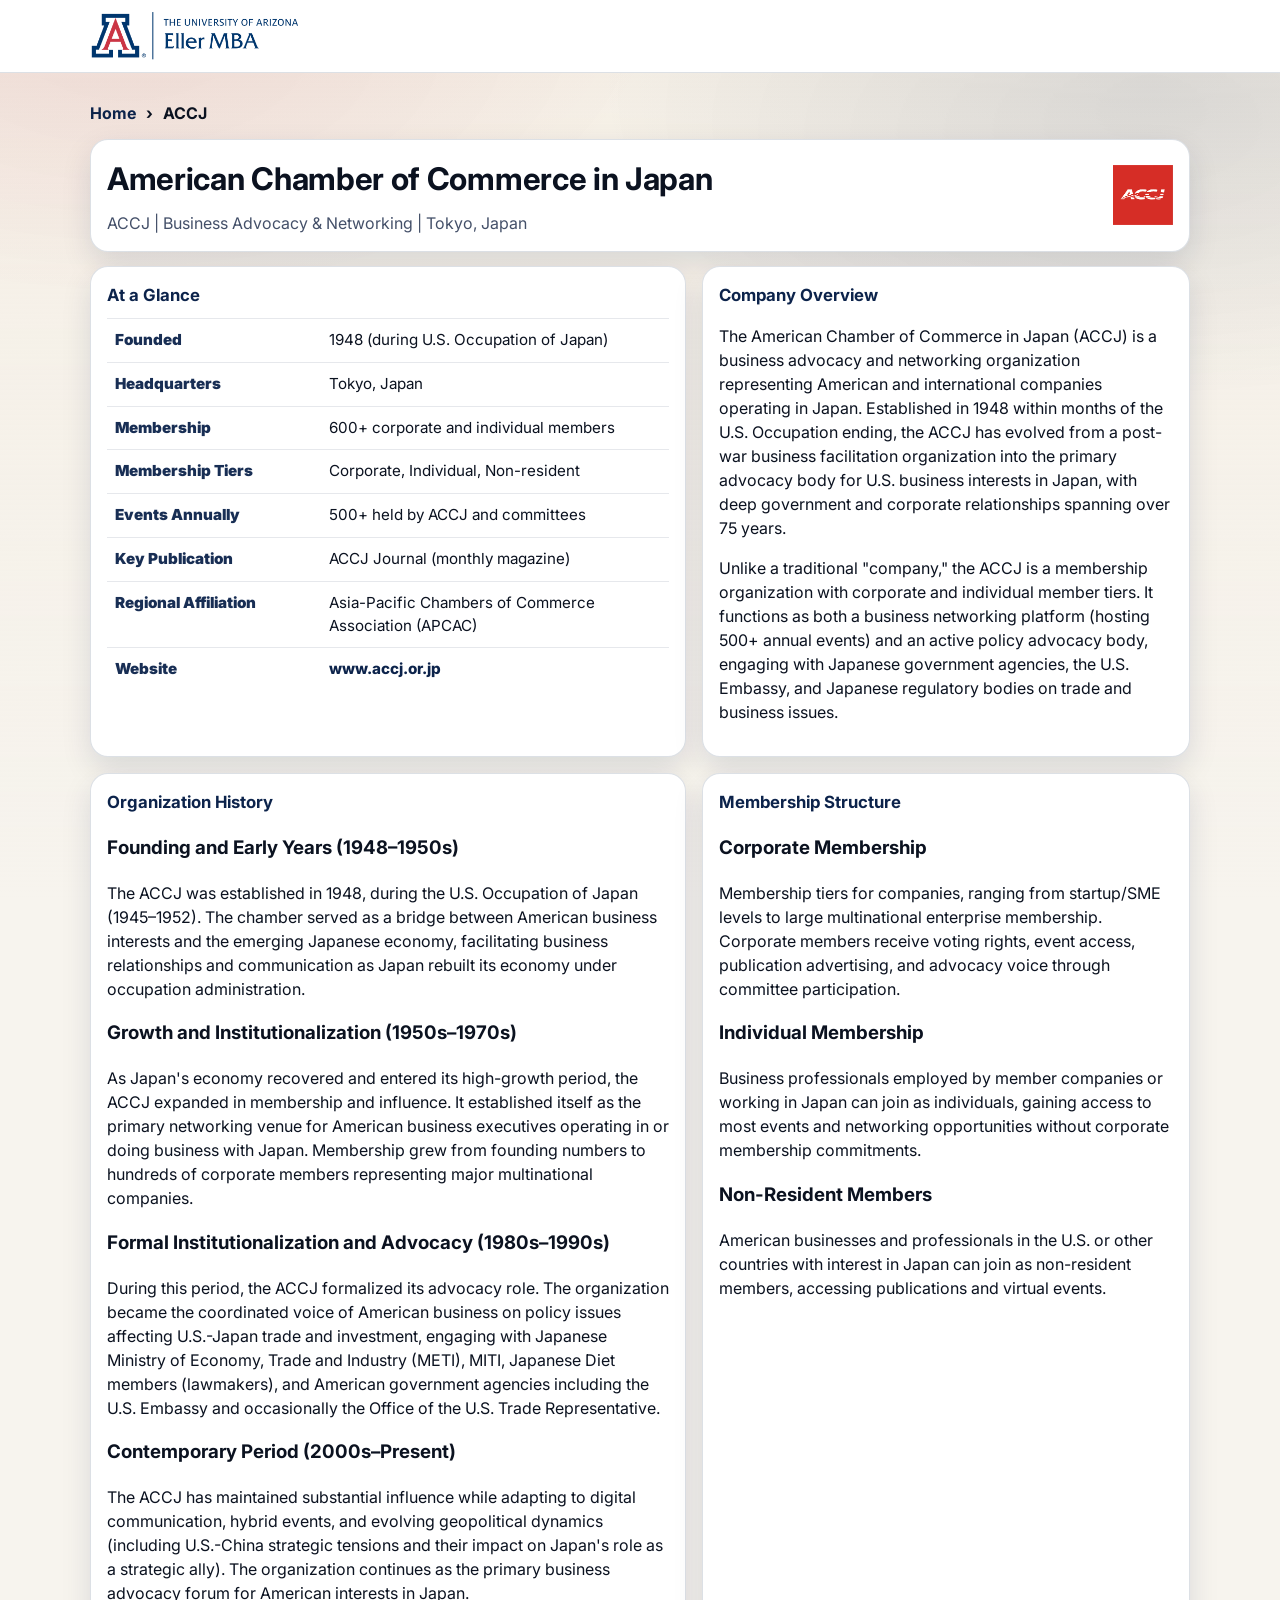
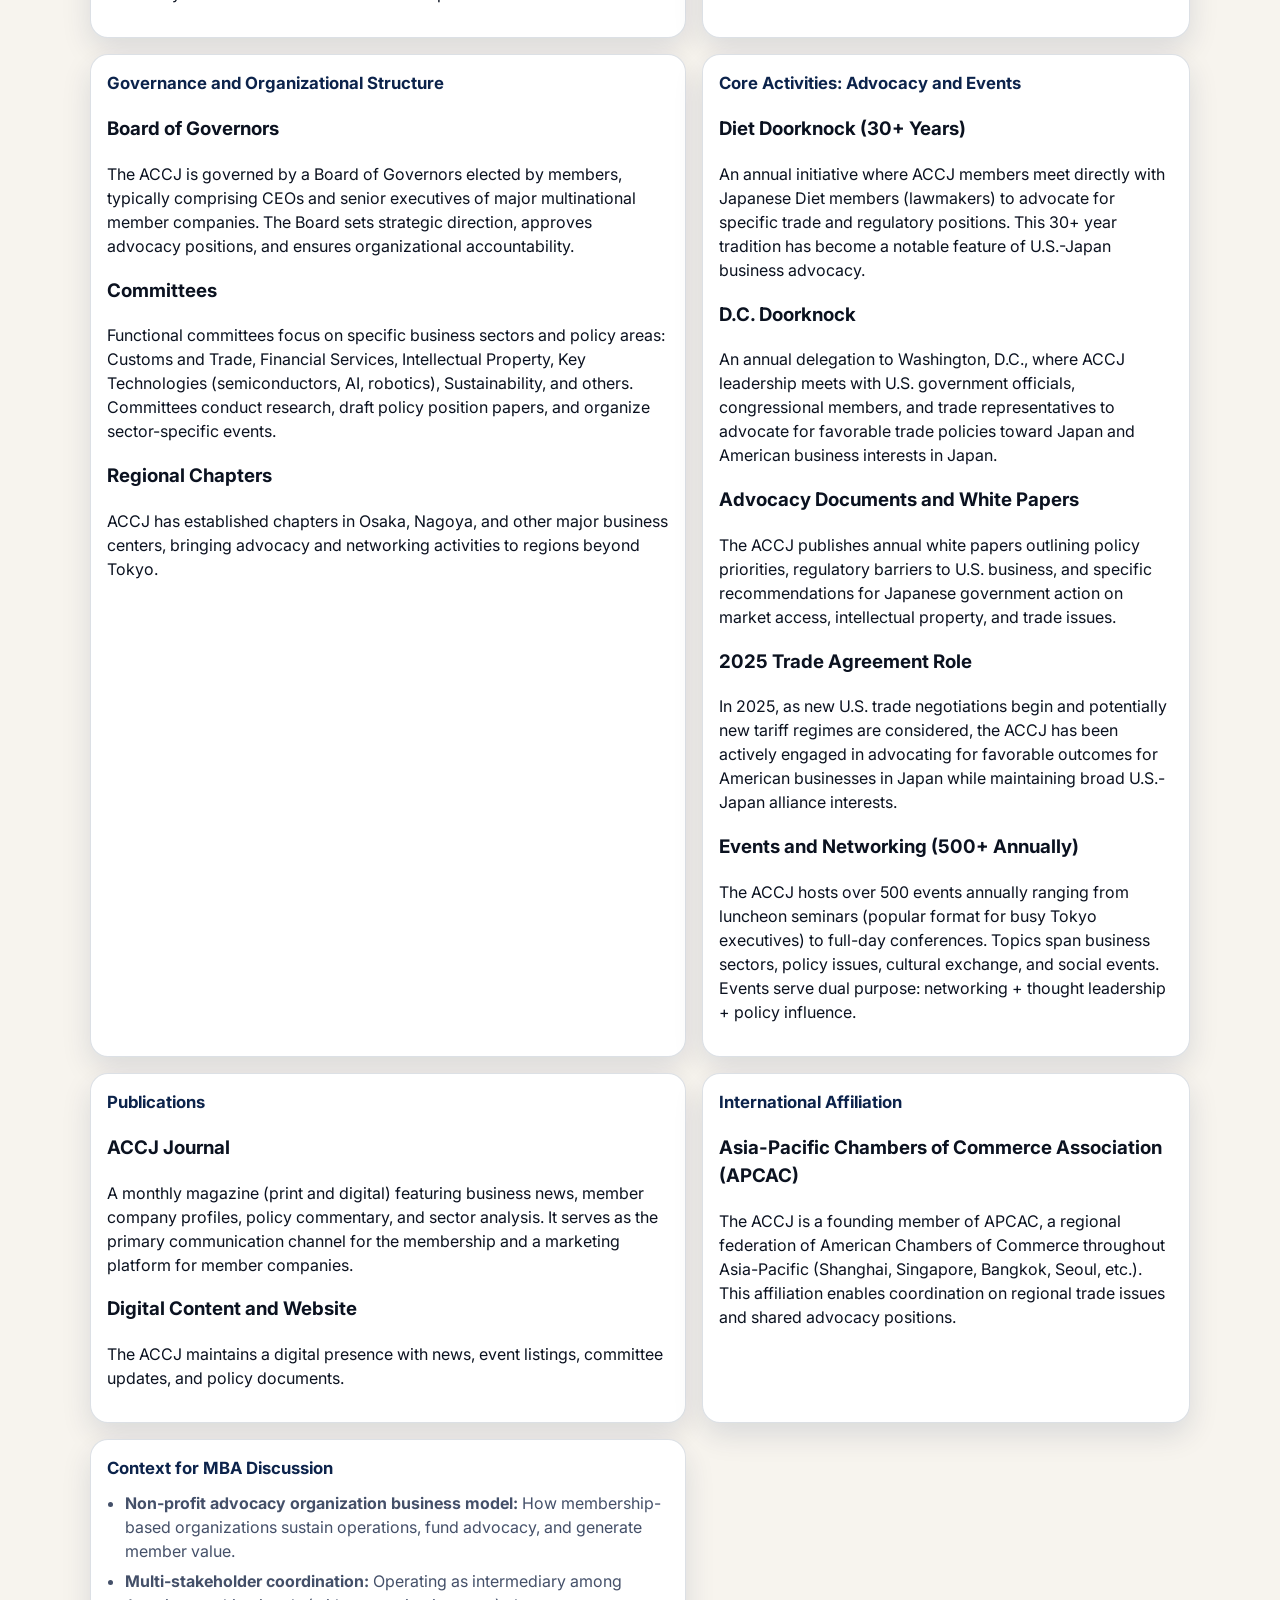
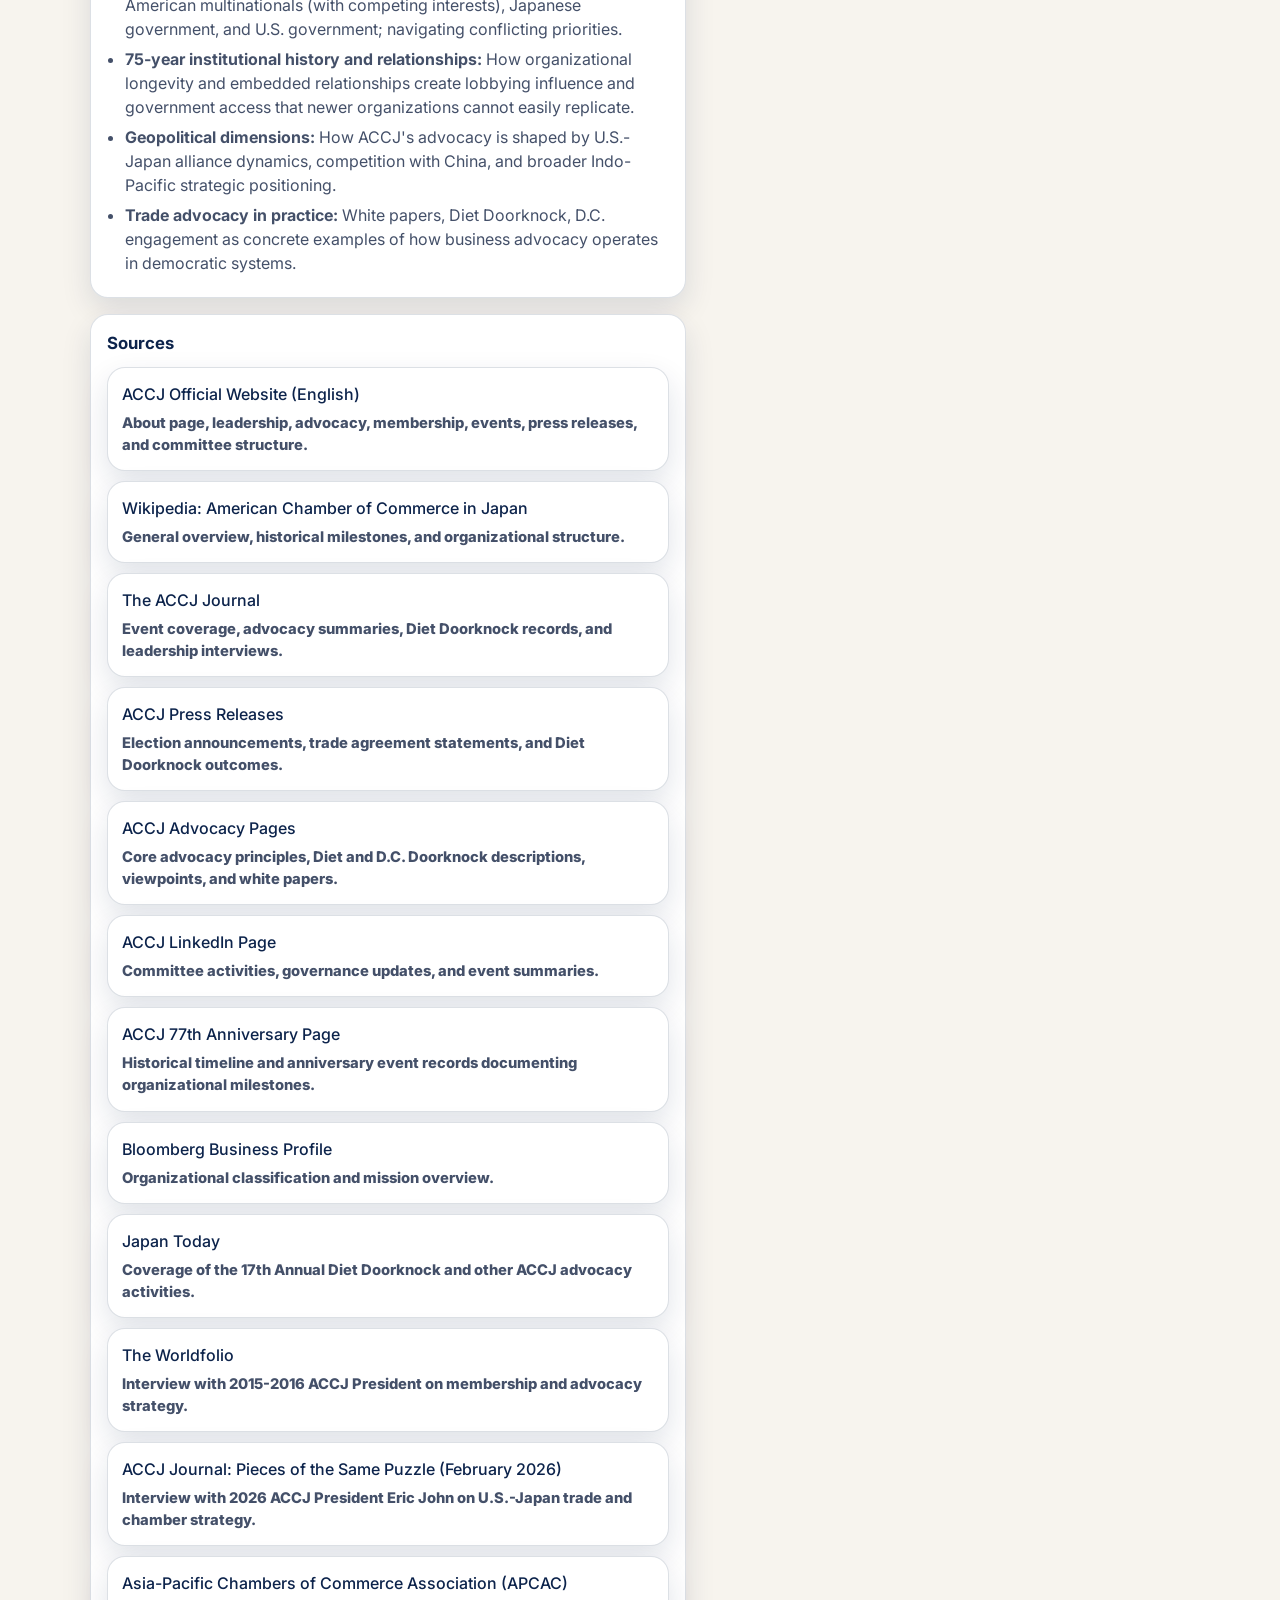
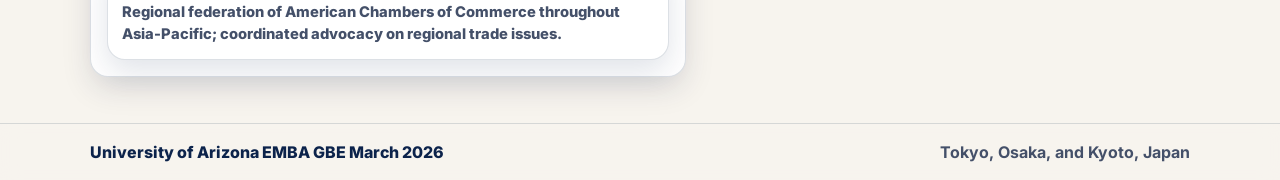
==== accj.html @ bb407339 "Add files via upload" ====
<!doctype html>
<html lang="en">
  <head>
    <meta charset="utf-8" />
    <meta name="viewport" content="width=device-width, initial-scale=1" />
    <title>ACCJ | Fact Sheet</title>
    <meta name="description" content="American Chamber of Commerce in Japan fact sheet with key information for EMBA research and preparation." />
    <link rel="icon" href="images/arizona-logo.svg" type="image/svg+xml" />
    <link rel="stylesheet" href="styles.css" />
    <link rel="preconnect" href="https://fonts.googleapis.com" />
    <link rel="preconnect" href="https://fonts.gstatic.com" crossorigin />
    <link href="https://fonts.googleapis.com/css2?family=Inter:wght@400;600;700&family=Noto+Serif+JP:wght@500;600&display=swap" rel="stylesheet"/>
  </head>
  <body>
    <a class="skip-link" href="#main">Skip to content</a>
    <header class="site-header">
      <div class="wrap header-inner">
        <a href="index.html" class="logo-link" aria-label="Company Fact Sheets home">
          <img src="images/eller-logo.png" alt="Eller School of Management logo" class="header-logo" />
        </a>
      </div>
    </header>

    <main id="main" class="site-main">
      <div class="wrap page">
        <div class="breadcrumbs">
          <a href="index.html">Home</a>
          <span aria-hidden="true">›</span>
          <span>ACCJ</span>
        </div>

        <section class="page-head">
          <div>
            <h1 class="page-title">American Chamber of Commerce in Japan</h1>
            <p class="page-subtitle">ACCJ | Business Advocacy & Networking | Tokyo, Japan</p>
          </div>
          <img src="images/accj-logo.png" alt="ACCJ logo" class="page-head-logo" />
        </section>

        <div class="content-grid">
          <section class="panel">
            <h2>At a Glance</h2>
            <table class="kv" aria-label="Key facts about ACCJ">
              <tbody>
                <tr><th scope="row">Founded</th><td>1948 (during U.S. Occupation of Japan)</td></tr>
                <tr><th scope="row">Headquarters</th><td>Tokyo, Japan</td></tr>
                <tr><th scope="row">Membership</th><td>600+ corporate and individual members</td></tr>
                <tr><th scope="row">Membership Tiers</th><td>Corporate, Individual, Non-resident</td></tr>
                <tr><th scope="row">Events Annually</th><td>500+ held by ACCJ and committees</td></tr>
                <tr><th scope="row">Key Publication</th><td>ACCJ Journal (monthly magazine)</td></tr>
                <tr><th scope="row">Regional Affiliation</th><td>Asia-Pacific Chambers of Commerce Association (APCAC)</td></tr>
                <tr><th scope="row">Website</th><td><a href="https://www.accj.or.jp/" target="_blank" rel="noopener">www.accj.or.jp</a></td></tr>
              </tbody>
            </table>
          </section>

          <section class="panel">
            <h2>Company Overview</h2>
            <p>The American Chamber of Commerce in Japan (ACCJ) is a business advocacy and networking organization representing American and international companies operating in Japan. Established in 1948 within months of the U.S. Occupation ending, the ACCJ has evolved from a post-war business facilitation organization into the primary advocacy body for U.S. business interests in Japan, with deep government and corporate relationships spanning over 75 years.</p>
            <p>Unlike a traditional "company," the ACCJ is a membership organization with corporate and individual member tiers. It functions as both a business networking platform (hosting 500+ annual events) and an active policy advocacy body, engaging with Japanese government agencies, the U.S. Embassy, and Japanese regulatory bodies on trade and business issues.</p>
          </section>

          <section class="panel">
            <h2>Organization History</h2>
            <h3>Founding and Early Years (1948–1950s)</h3>
            <p>The ACCJ was established in 1948, during the U.S. Occupation of Japan (1945–1952). The chamber served as a bridge between American business interests and the emerging Japanese economy, facilitating business relationships and communication as Japan rebuilt its economy under occupation administration.</p>

            <h3>Growth and Institutionalization (1950s–1970s)</h3>
            <p>As Japan's economy recovered and entered its high-growth period, the ACCJ expanded in membership and influence. It established itself as the primary networking venue for American business executives operating in or doing business with Japan. Membership grew from founding numbers to hundreds of corporate members representing major multinational companies.</p>

            <h3>Formal Institutionalization and Advocacy (1980s–1990s)</h3>
            <p>During this period, the ACCJ formalized its advocacy role. The organization became the coordinated voice of American business on policy issues affecting U.S.-Japan trade and investment, engaging with Japanese Ministry of Economy, Trade and Industry (METI), MITI, Japanese Diet members (lawmakers), and American government agencies including the U.S. Embassy and occasionally the Office of the U.S. Trade Representative.</p>

            <h3>Contemporary Period (2000s–Present)</h3>
            <p>The ACCJ has maintained substantial influence while adapting to digital communication, hybrid events, and evolving geopolitical dynamics (including U.S.-China strategic tensions and their impact on Japan's role as a strategic ally). The organization continues as the primary business advocacy forum for American interests in Japan.</p>
          </section>

          <section class="panel">
            <h2>Membership Structure</h2>
            <h3>Corporate Membership</h3>
            <p>Membership tiers for companies, ranging from startup/SME levels to large multinational enterprise membership. Corporate members receive voting rights, event access, publication advertising, and advocacy voice through committee participation.</p>

            <h3>Individual Membership</h3>
            <p>Business professionals employed by member companies or working in Japan can join as individuals, gaining access to most events and networking opportunities without corporate membership commitments.</p>

            <h3>Non-Resident Members</h3>
            <p>American businesses and professionals in the U.S. or other countries with interest in Japan can join as non-resident members, accessing publications and virtual events.</p>
          </section>

          <section class="panel">
            <h2>Governance and Organizational Structure</h2>
            <h3>Board of Governors</h3>
            <p>The ACCJ is governed by a Board of Governors elected by members, typically comprising CEOs and senior executives of major multinational member companies. The Board sets strategic direction, approves advocacy positions, and ensures organizational accountability.</p>

            <h3>Committees</h3>
            <p>Functional committees focus on specific business sectors and policy areas: Customs and Trade, Financial Services, Intellectual Property, Key Technologies (semiconductors, AI, robotics), Sustainability, and others. Committees conduct research, draft policy position papers, and organize sector-specific events.</p>

            <h3>Regional Chapters</h3>
            <p>ACCJ has established chapters in Osaka, Nagoya, and other major business centers, bringing advocacy and networking activities to regions beyond Tokyo.</p>
          </section>

          <section class="panel">
            <h2>Core Activities: Advocacy and Events</h2>
            <h3>Diet Doorknock (30+ Years)</h3>
            <p>An annual initiative where ACCJ members meet directly with Japanese Diet members (lawmakers) to advocate for specific trade and regulatory positions. This 30+ year tradition has become a notable feature of U.S.-Japan business advocacy.</p>

            <h3>D.C. Doorknock</h3>
            <p>An annual delegation to Washington, D.C., where ACCJ leadership meets with U.S. government officials, congressional members, and trade representatives to advocate for favorable trade policies toward Japan and American business interests in Japan.</p>

            <h3>Advocacy Documents and White Papers</h3>
            <p>The ACCJ publishes annual white papers outlining policy priorities, regulatory barriers to U.S. business, and specific recommendations for Japanese government action on market access, intellectual property, and trade issues.</p>

            <h3>2025 Trade Agreement Role</h3>
            <p>In 2025, as new U.S. trade negotiations begin and potentially new tariff regimes are considered, the ACCJ has been actively engaged in advocating for favorable outcomes for American businesses in Japan while maintaining broad U.S.-Japan alliance interests.</p>

            <h3>Events and Networking (500+ Annually)</h3>
            <p>The ACCJ hosts over 500 events annually ranging from luncheon seminars (popular format for busy Tokyo executives) to full-day conferences. Topics span business sectors, policy issues, cultural exchange, and social events. Events serve dual purpose: networking + thought leadership + policy influence.</p>
          </section>

          <section class="panel">
            <h2>Publications</h2>
            <h3>ACCJ Journal</h3>
            <p>A monthly magazine (print and digital) featuring business news, member company profiles, policy commentary, and sector analysis. It serves as the primary communication channel for the membership and a marketing platform for member companies.</p>

            <h3>Digital Content and Website</h3>
            <p>The ACCJ maintains a digital presence with news, event listings, committee updates, and policy documents.</p>
          </section>

          <section class="panel">
            <h2>International Affiliation</h2>
            <h3>Asia-Pacific Chambers of Commerce Association (APCAC)</h3>
            <p>The ACCJ is a founding member of APCAC, a regional federation of American Chambers of Commerce throughout Asia-Pacific (Shanghai, Singapore, Bangkok, Seoul, etc.). This affiliation enables coordination on regional trade issues and shared advocacy positions.</p>
          </section>

          <section class="panel">
            <h2>Context for MBA Discussion</h2>
            <ul class="list">
              <li><strong>Non-profit advocacy organization business model:</strong> How membership-based organizations sustain operations, fund advocacy, and generate member value.</li>
              <li><strong>Multi-stakeholder coordination:</strong> Operating as intermediary among American multinationals (with competing interests), Japanese government, and U.S. government; navigating conflicting priorities.</li>
              <li><strong>75-year institutional history and relationships:</strong> How organizational longevity and embedded relationships create lobbying influence and government access that newer organizations cannot easily replicate.</li>
              <li><strong>Geopolitical dimensions:</strong> How ACCJ's advocacy is shaped by U.S.-Japan alliance dynamics, competition with China, and broader Indo-Pacific strategic positioning.</li>
              <li><strong>Trade advocacy in practice:</strong> White papers, Diet Doorknock, D.C. engagement as concrete examples of how business advocacy operates in democratic systems.</li>
            </ul>
          </section>

          <section class="panel"></section>

          <section class="panel">
            <h2>Sources</h2>
            <div class="sources">
              <a class="source-link" href="https://www.accj.or.jp/" target="_blank" rel="noopener">
                <div>ACCJ Official Website (English)</div>
                <div class="small">About page, leadership, advocacy, membership, events, press releases, and committee structure.</div>
              </a>
              <a class="source-link" href="https://en.wikipedia.org/wiki/American_Chamber_of_Commerce_in_Japan" target="_blank" rel="noopener">
                <div>Wikipedia: American Chamber of Commerce in Japan</div>
                <div class="small">General overview, historical milestones, and organizational structure.</div>
              </a>
              <a class="source-link" href="https://journal.accj.or.jp/" target="_blank" rel="noopener">
                <div>The ACCJ Journal</div>
                <div class="small">Event coverage, advocacy summaries, Diet Doorknock records, and leadership interviews.</div>
              </a>
              <a class="source-link" href="https://www.accj.or.jp/accj-press-releases" target="_blank" rel="noopener">
                <div>ACCJ Press Releases</div>
                <div class="small">Election announcements, trade agreement statements, and Diet Doorknock outcomes.</div>
              </a>
              <a class="source-link" href="https://www.accj.or.jp/advocacy" target="_blank" rel="noopener">
                <div>ACCJ Advocacy Pages</div>
                <div class="small">Core advocacy principles, Diet and D.C. Doorknock descriptions, viewpoints, and white papers.</div>
              </a>
              <a class="source-link" href="https://www.linkedin.com/company/american-chamber-of-commerce-in-japan" target="_blank" rel="noopener">
                <div>ACCJ LinkedIn Page</div>
                <div class="small">Committee activities, governance updates, and event summaries.</div>
              </a>
              <a class="source-link" href="https://www.accj.or.jp/77-years" target="_blank" rel="noopener">
                <div>ACCJ 77th Anniversary Page</div>
                <div class="small">Historical timeline and anniversary event records documenting organizational milestones.</div>
              </a>
              <a class="source-link" href="https://www.bloomberg.com/" target="_blank" rel="noopener">
                <div>Bloomberg Business Profile</div>
                <div class="small">Organizational classification and mission overview.</div>
              </a>
              <a class="source-link" href="https://www.japantoday.com/" target="_blank" rel="noopener">
                <div>Japan Today</div>
                <div class="small">Coverage of the 17th Annual Diet Doorknock and other ACCJ advocacy activities.</div>
              </a>
              <a class="source-link" href="https://www.theworldfolio.com/" target="_blank" rel="noopener">
                <div>The Worldfolio</div>
                <div class="small">Interview with 2015-2016 ACCJ President on membership and advocacy strategy.</div>
              </a>
              <a class="source-link" href="https://journal.accj.or.jp/" target="_blank" rel="noopener">
                <div>ACCJ Journal: Pieces of the Same Puzzle (February 2026)</div>
                <div class="small">Interview with 2026 ACCJ President Eric John on U.S.-Japan trade and chamber strategy.</div>
              </a>
              <a class="source-link" href="https://www.apcac.org/" target="_blank" rel="noopener">
                <div>Asia-Pacific Chambers of Commerce Association (APCAC)</div>
                <div class="small">Regional federation of American Chambers of Commerce throughout Asia-Pacific; coordinated advocacy on regional trade issues.</div>
              </a>
            </div>
          </section>
        </div>
      </div>
    </main>

    <footer class="site-footer">
      <div class="wrap footer-inner">
        <p class="footer-text">University of Arizona EMBA GBE March 2026</p>
        <p class="footer-text subtle">Tokyo, Osaka, and Kyoto, Japan</p>
      </div>
    </footer>
  </body>
</html>
---- styles.css ----
/* styles.css */
/* University of Arizona themed, clean and modern, no Japanese styling */

/* UA palette */
:root {
  --ua-red: #ab0520;
  --ua-blue: #0c234b;
  --ua-sand: #f4ede2;

  --bg: #f7f4ee;
  --surface: #ffffff;
  --surface-2: #fbfbfd;

  --ink: #0b1220;
  --muted: #445069;

  --border: rgba(12, 35, 75, 0.14);
  --border-strong: rgba(12, 35, 75, 0.20);

  --shadow: 0 12px 30px rgba(12, 35, 75, 0.12);
  --shadow-soft: 0 8px 18px rgba(12, 35, 75, 0.10);

  --radius: 18px;
  --ring: rgba(171, 5, 32, 0.35);
  --max: 1100px;
}

*,
*::before,
*::after {
  box-sizing: border-box;
}

html,
body {
  height: 100%;
}

body {
  margin: 0;
  color: var(--ink);
  font-family: Inter, system-ui, -apple-system, Segoe UI, Roboto, Arial, sans-serif;
  line-height: 1.5;
  background: var(--bg);
}

/* Subtle UA background gradient only */
body::before {
  content: "";
  position: fixed;
  inset: 0;
  z-index: -2;
  background:
    radial-gradient(900px 500px at 10% 0%, rgba(171, 5, 32, 0.10), transparent 60%),
    radial-gradient(900px 500px at 90% 10%, rgba(12, 35, 75, 0.12), transparent 62%),
    linear-gradient(180deg, rgba(244, 237, 226, 0.70), rgba(255, 255, 255, 0.0));
}

/* Layout helpers */
.wrap {
  width: min(var(--max), calc(100% - 32px));
  margin: 0 auto;
}

.skip-link {
  position: absolute;
  left: -999px;
  top: 10px;
  background: var(--surface);
  padding: 10px 12px;
  border-radius: 12px;
  box-shadow: var(--shadow-soft);
}
.skip-link:focus {
  left: 16px;
  outline: 3px solid var(--ring);
}

/* Header */
.site-header {
  position: sticky;
  top: 0;
  z-index: 20;
  background: #ffffff;
  border-bottom: 1px solid var(--border);
}

.header-inner {
  display: flex;
  gap: 18px;
  align-items: center;
  justify-content: space-between;
  padding: 12px 0;
}

.logo-link {
  display: flex;
  align-items: center;
  flex-shrink: 0;
  outline: none;
}

.logo-link:focus-visible {
  outline: 3px solid var(--ring);
  outline-offset: 3px;
  border-radius: 6px;
}

.header-logo {
  display: block;
  height: 48px;
  width: auto;
}

.top-nav {
  display: flex;
  gap: 14px;
  flex-shrink: 0;
}

.top-nav-link {
  text-decoration: none;
  color: var(--ua-blue);
  font-weight: 700;
  padding: 9px 12px;
  border-radius: 12px;
}
.top-nav-link:hover {
  background: rgba(12, 35, 75, 0.06);
}
.top-nav-link:focus-visible {
  outline: 3px solid var(--ring);
}

/* Hero */
.hero {
  padding: 28px 0 10px 0;
}

.hero-inner {
  display: flex;
  gap: 18px;
  align-items: flex-start;
  justify-content: space-between;
}

.hero-title {
  margin: 0;
  font-size: clamp(1.45rem, 3vw, 2.05rem);
  color: var(--ink);
  letter-spacing: -0.01em;
}

.hero-text {
  margin: 10px 0 0 0;
  color: var(--muted);
  max-width: 75ch;
}

.hero-accent {
  display: none;
  align-items: center;
  gap: 10px;
  padding: 12px 14px;
  border-radius: 999px;
  background: var(--surface);
  border: 1px solid var(--border);
  box-shadow: var(--shadow-soft);
  white-space: nowrap;
}

.hero-accent .pill {
  font-weight: 800;
  color: var(--ua-blue);
}
.hero-accent .dot {
  width: 7px;
  height: 7px;
  border-radius: 99px;
  background: var(--ua-red);
}

@media (min-width: 850px) {
  .hero-accent {
    display: inline-flex;
  }
}

/* Sections */
.section-head {
  display: flex;
  gap: 12px;
  align-items: baseline;
  justify-content: space-between;
  margin: 22px 0 14px 0;
}

.section-title {
  margin: 0;
  font-size: 1.15rem;
  color: var(--ua-blue);
  letter-spacing: 0.01em;
}

.section-note {
  margin: 0;
  color: var(--muted);
  font-size: 0.95rem;
}

/* Company grid cards */
.companies {
  padding: 32px 0 26px 0;
}

.grid {
  display: grid;
  grid-template-columns: 1fr;
  gap: 14px;
}

@media (min-width: 700px) {
  .grid {
    grid-template-columns: repeat(2, minmax(0, 1fr));
    gap: 16px;
  }
}

.card {
  border-radius: var(--radius);
  overflow: hidden;
  background: var(--surface);
  border: 1px solid var(--border);
  box-shadow: var(--shadow);
  transition: all 0.2s ease;
}

.card:hover {
  box-shadow: 0 16px 40px rgba(12, 35, 75, 0.18);
  transform: scale(1.04);
  border-color: var(--ua-blue);
}

/* Source link pill styling - behaves like cards */
.source-link {
  display: block;
  border-radius: var(--radius);
  padding: 14px;
  background: var(--surface);
  border: 1px solid var(--border);
  box-shadow: var(--shadow);
  transition: all 0.2s ease;
  color: inherit;
  text-decoration: none;
}

.source-link:hover {
  box-shadow: 0 16px 40px rgba(12, 35, 75, 0.18);
  transform: scale(1.04);
  border-color: var(--ua-blue);
}

.source-link:focus-visible {
  outline: 3px solid var(--ring);
  outline-offset: -3px;
}

.source-link > div:first-child {
  font-weight: 500;
  color: var(--ua-blue);
  margin-bottom: 4px;
}

.card-link {
  display: grid;
  grid-template-columns: 92px 1fr;
  gap: 14px;
  padding: 14px;
  color: inherit;
  text-decoration: none;
  position: relative;
}

.card-link:focus-visible {
  outline: 3px solid var(--ring);
  outline-offset: -3px;
}

.logo-wrap {
  width: 92px;
  height: 92px;
  border-radius: 16px;
  background: var(--surface-2);
  border: 1px solid var(--border);
  display: grid;
  place-items: center;
  overflow: hidden;
}

.logo {
  width: 88%;
  height: 88%;
  object-fit: contain;
  display: block;
}

.logo-wrap.logo-fallback .logo {
  display: none;
}

.logo-fallback-text {
  display: none;
  font-weight: 900;
  font-size: 0.85rem;
  color: var(--ua-blue);
  letter-spacing: 0.06em;
  text-align: center;
  padding: 10px;
}
.logo-wrap.logo-fallback .logo-fallback-text {
  display: block;
}

.card-title {
  margin: 2px 0 0 0;
  font-size: 1.05rem;
}

.card-meta {
  margin: 4px 0 0 0;
  font-size: 0.92rem;
  color: var(--ua-red);
  font-weight: 800;
}

.card-desc {
  margin: 8px 0 0 0;
  color: var(--muted);
  font-size: 0.95rem;
  max-width: 70ch;
}

/* Fact sheet pages */
.page {
  padding: 18px 0 46px 0;
}

.breadcrumbs {
  display: flex;
  gap: 10px;
  align-items: center;
  margin: 10px 0 14px 0;
  font-weight: 700;
}
.breadcrumbs a {
  color: var(--ua-blue);
  text-decoration: none;
}
.breadcrumbs a:hover {
  text-decoration: underline;
}

.page-head {
  background: var(--surface);
  border: 1px solid var(--border);
  box-shadow: var(--shadow);
  border-radius: var(--radius);
  padding: 16px;
  display: flex;
  align-items: center;
  justify-content: space-between;
  gap: 16px;
}

.page-head-logo {
  height: 60px;
  max-width: 120px;
  object-fit: contain;
  flex-shrink: 0;
}

.page-title {
  margin: 0;
  font-size: clamp(1.35rem, 2.6vw, 1.95rem);
  color: var(--ink);
  letter-spacing: -0.01em;
}

.page-subtitle {
  margin: 8px 0 0 0;
  color: var(--muted);
  max-width: 80ch;
}

.badges {
  display: flex;
  flex-wrap: wrap;
  gap: 8px;
  margin-top: 12px;
}

.badge {
  font-weight: 800;
  font-size: 0.85rem;
  color: var(--ua-blue);
  background: rgba(12, 35, 75, 0.06);
  border: 1px solid var(--border);
  padding: 7px 10px;
  border-radius: 999px;
}

.badge.red {
  color: var(--ua-red);
  background: rgba(171, 5, 32, 0.08);
  border-color: rgba(171, 5, 32, 0.22);
}

.content-grid {
  display: grid;
  grid-template-columns: 1fr;
  gap: 14px;
  margin-top: 14px;
}

@media (min-width: 900px) {
  .content-grid {
    grid-template-columns: 1.1fr 0.9fr;
    gap: 16px;
  }
}

.panel {
  background: var(--surface);
  border-radius: var(--radius);
  border: 1px solid var(--border);
  box-shadow: var(--shadow);
  padding: 16px;
}

.panel:empty {
  background: transparent;
  border: none;
  box-shadow: none;
}

.panel h2 {
  margin: 0 0 10px 0;
  font-size: 1.05rem;
  color: var(--ua-blue);
}

.kv {
  width: 100%;
  border-collapse: collapse;
  font-size: 0.95rem;
}

.kv th,
.kv td {
  text-align: left;
  vertical-align: top;
  padding: 10px 8px;
  border-top: 1px solid rgba(12, 35, 75, 0.10);
}

.kv th {
  width: 38%;
  color: rgba(12, 35, 75, 0.95);
  font-weight: 900;
}

.kv td {
  color: var(--ink);
}

.panel a {
  color: var(--ua-blue);
  font-weight: 800;
  text-decoration: none;
}
.panel a:hover {
  text-decoration: underline;
}
.panel a:focus-visible {
  outline: 3px solid var(--ring);
  outline-offset: 3px;
}

.list {
  margin: 0;
  padding-left: 18px;
  color: var(--muted);
}
.list li {
  margin: 6px 0;
}

.sources {
  display: grid;
  gap: 10px;
}

.source-item {
  padding: 12px;
  border-radius: 14px;
  border: 1px solid var(--border);
  background: rgba(12, 35, 75, 0.04);
}

.small {
  font-size: 0.92rem;
  color: var(--muted);
  margin-top: 6px;
}

/* Footer */
.site-footer {
  border-top: 1px solid var(--border);
  background: rgba(247, 244, 238, 0.92);
  backdrop-filter: blur(10px);
}

.footer-inner {
  padding: 16px 0;
  display: flex;
  flex-wrap: wrap;
  gap: 10px 18px;
  align-items: center;
  justify-content: space-between;
}

.footer-text {
  margin: 0;
  color: var(--ua-blue);
  font-weight: 800;
}

.footer-text.subtle {
  font-weight: 700;
  color: var(--muted);
}

/* Small screens */
@media (max-width: 420px) {
  .top-nav {
    display: none;
  }

  .card-link {
    grid-template-columns: 78px 1fr;
  }

  .logo-wrap {
    width: 78px;
    height: 78px;
    border-radius: 14px;
  }

  .header-logo {
    height: 40px;
  }
}
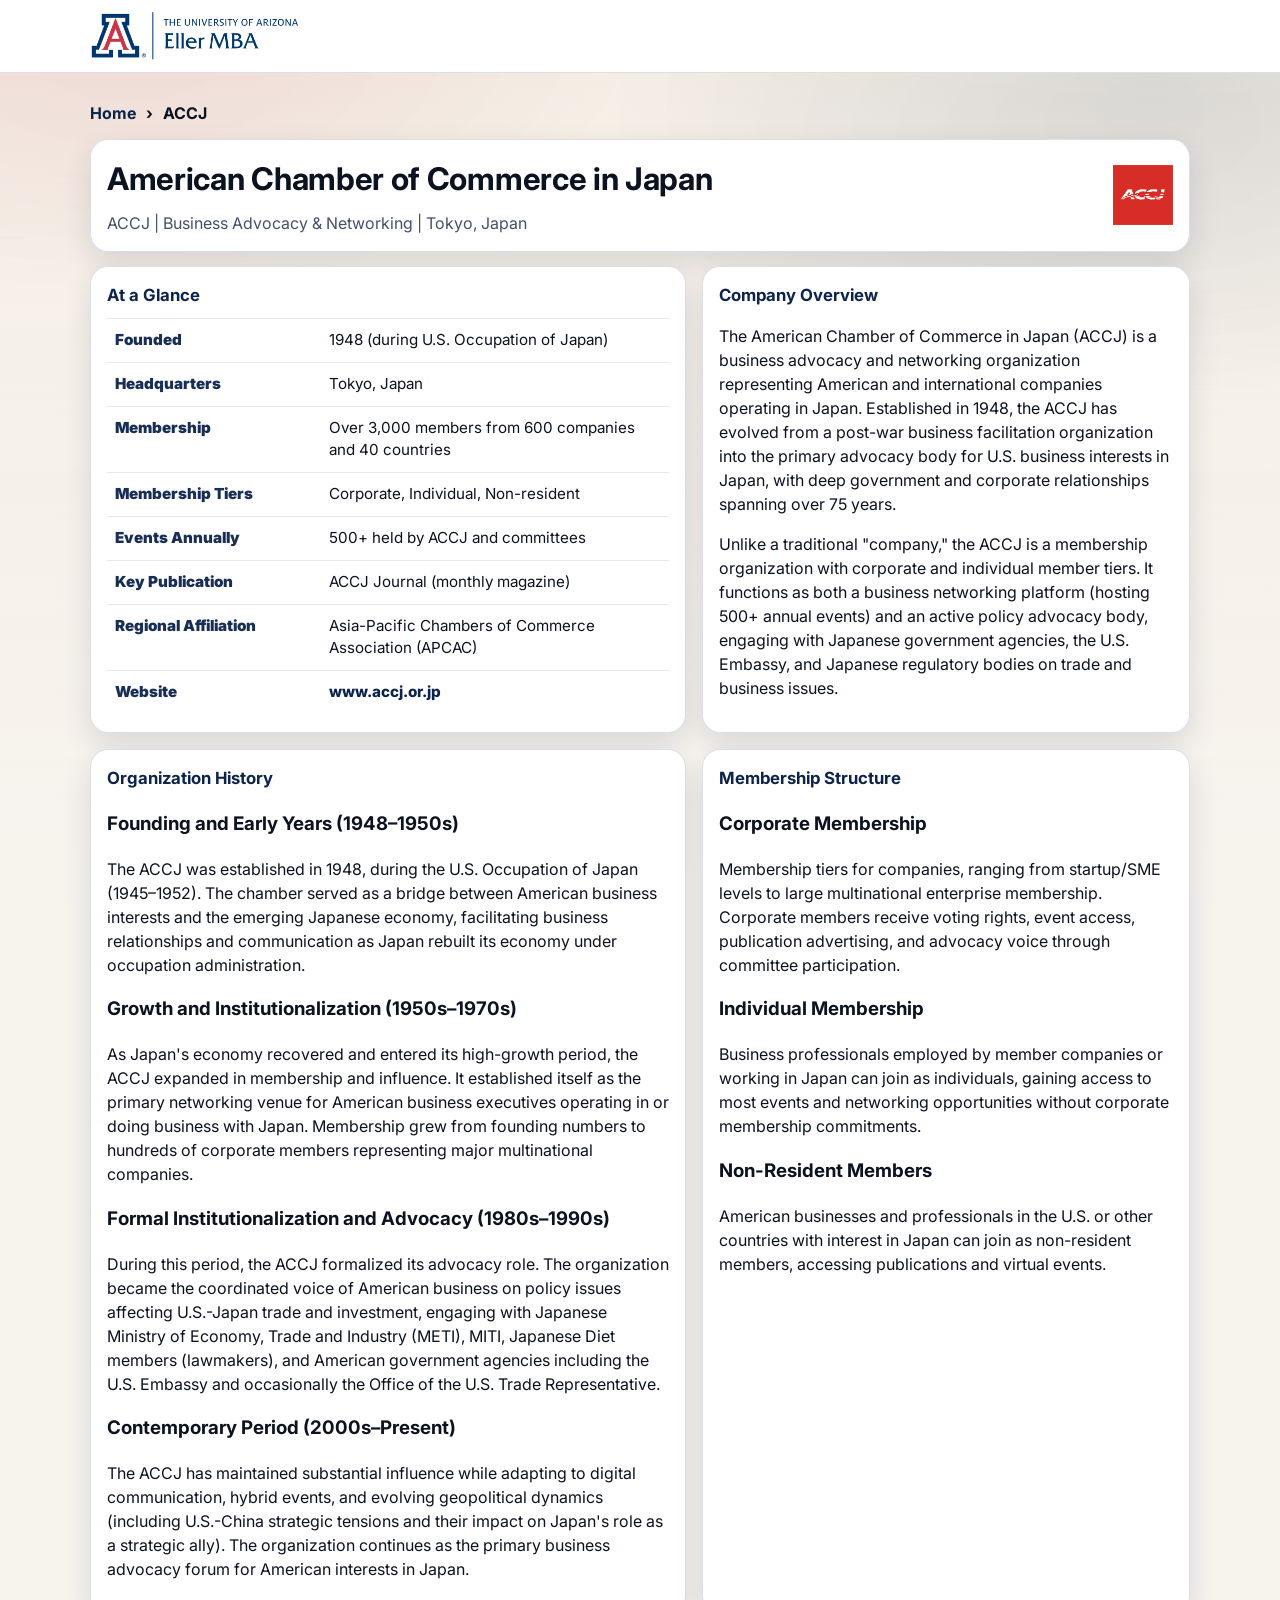
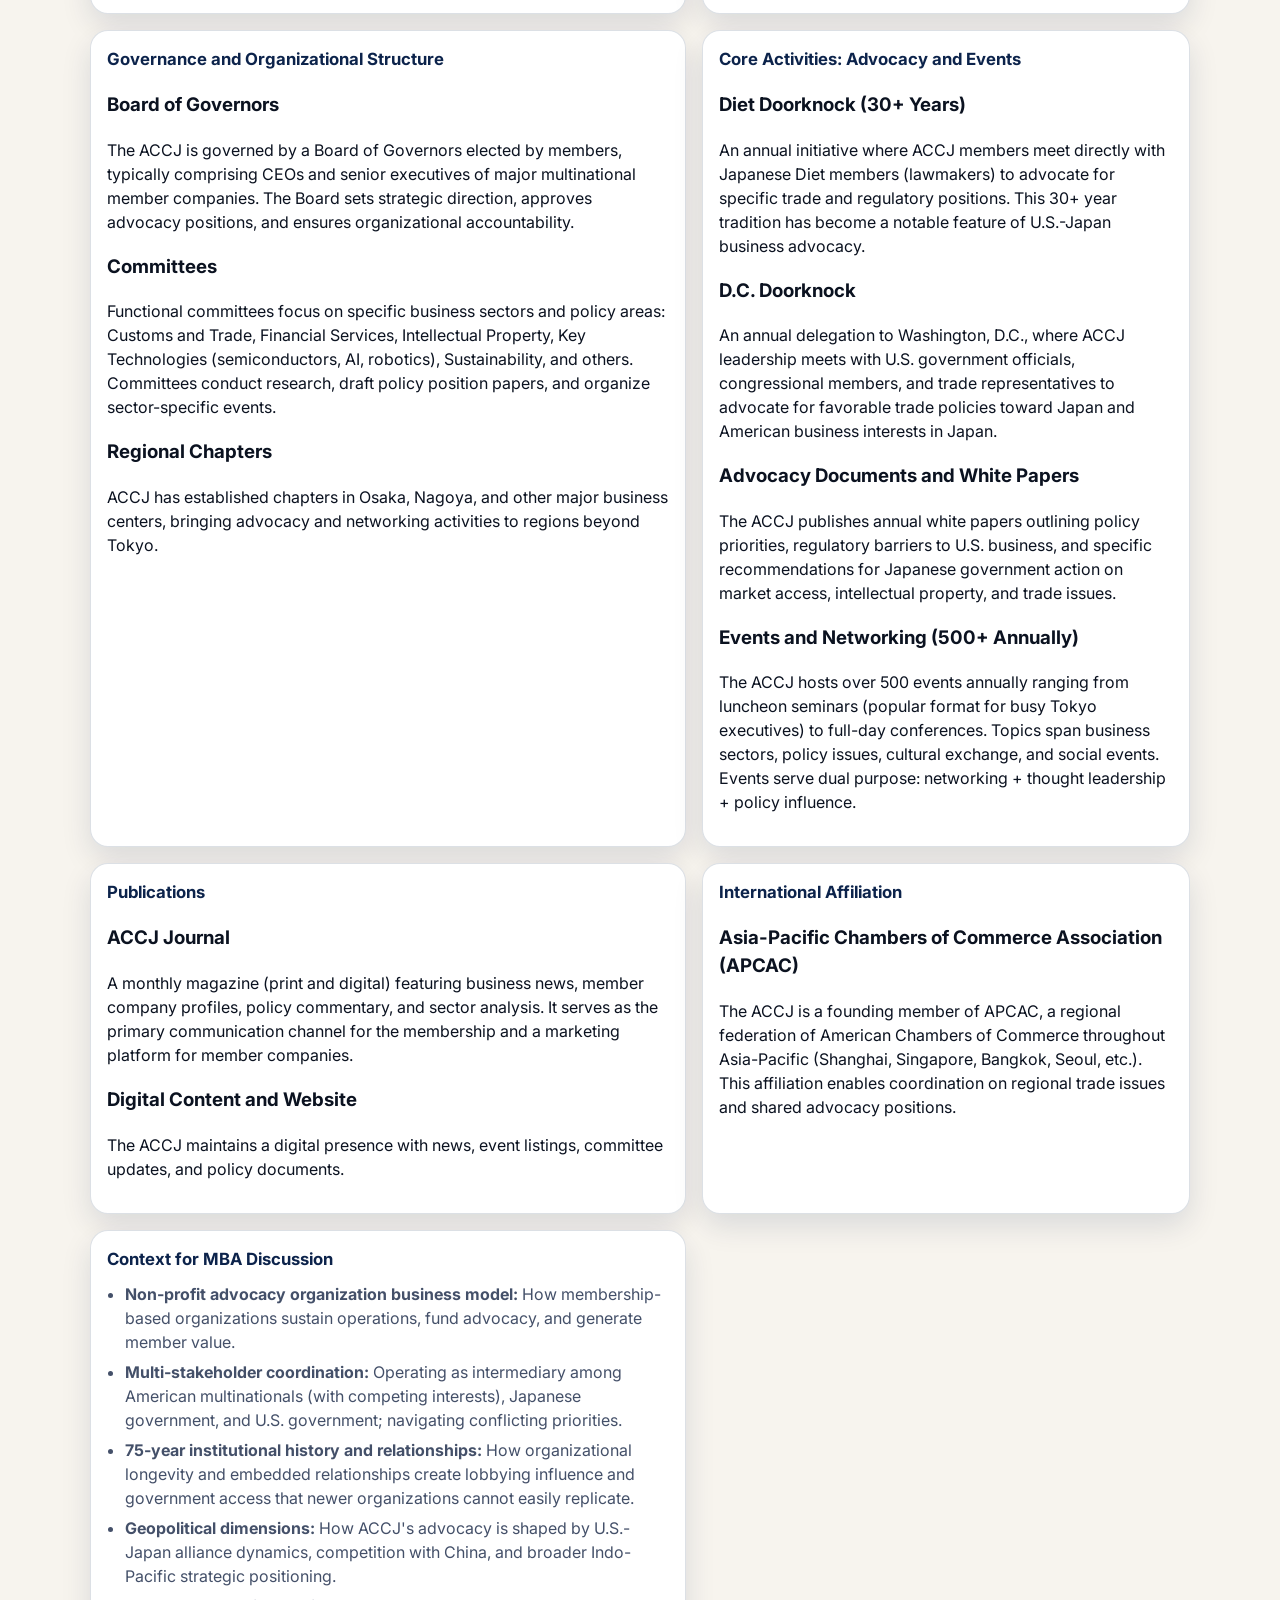
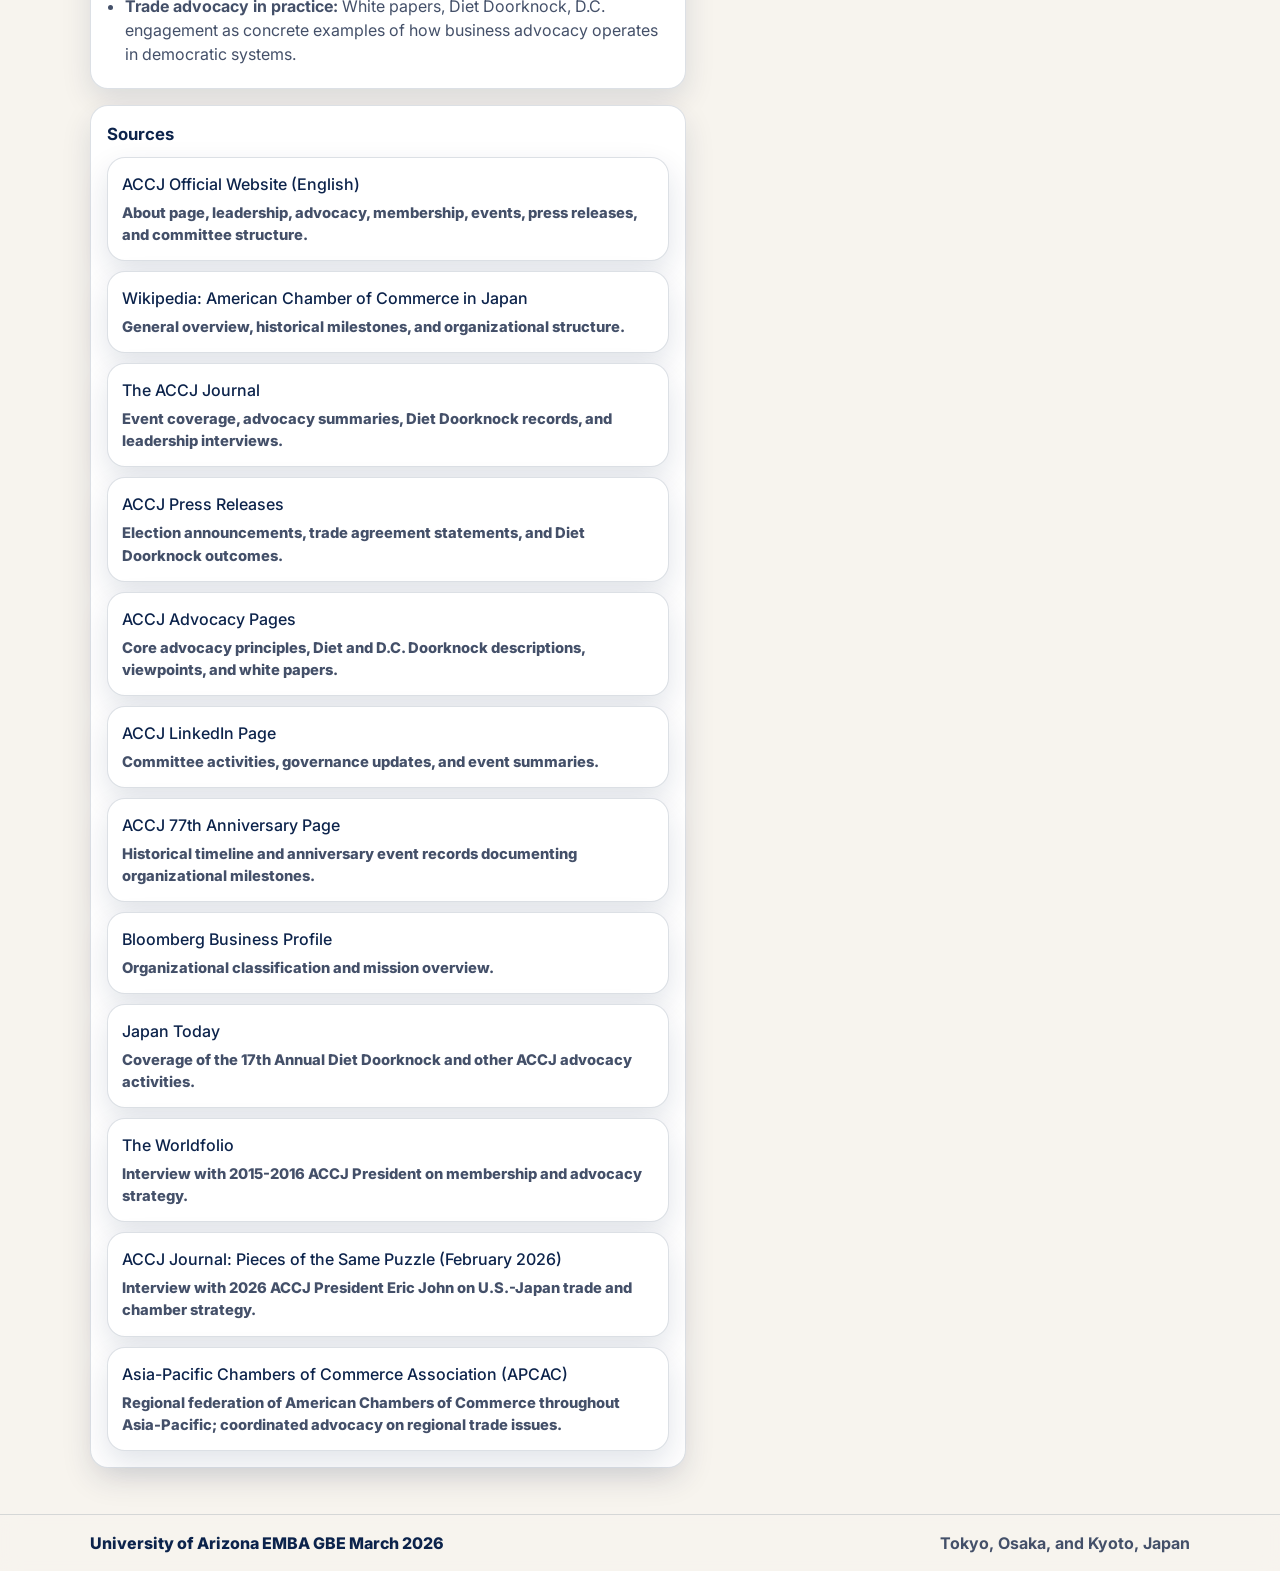
==== commit a1b97870: "Update accj.html" ====
--- a/accj.html
+++ b/accj.html
@@ -44,7 +44,7 @@
               <tbody>
                 <tr><th scope="row">Founded</th><td>1948 (during U.S. Occupation of Japan)</td></tr>
                 <tr><th scope="row">Headquarters</th><td>Tokyo, Japan</td></tr>
-                <tr><th scope="row">Membership</th><td>600+ corporate and individual members</td></tr>
+                <tr><th scope="row">Membership</th><td>Over 3,000 members from 600 companies and 40 countries</td></tr>
                 <tr><th scope="row">Membership Tiers</th><td>Corporate, Individual, Non-resident</td></tr>
                 <tr><th scope="row">Events Annually</th><td>500+ held by ACCJ and committees</td></tr>
                 <tr><th scope="row">Key Publication</th><td>ACCJ Journal (monthly magazine)</td></tr>
@@ -56,7 +56,7 @@
 
           <section class="panel">
             <h2>Company Overview</h2>
-            <p>The American Chamber of Commerce in Japan (ACCJ) is a business advocacy and networking organization representing American and international companies operating in Japan. Established in 1948 within months of the U.S. Occupation ending, the ACCJ has evolved from a post-war business facilitation organization into the primary advocacy body for U.S. business interests in Japan, with deep government and corporate relationships spanning over 75 years.</p>
+            <p>The American Chamber of Commerce in Japan (ACCJ) is a business advocacy and networking organization representing American and international companies operating in Japan. Established in 1948, the ACCJ has evolved from a post-war business facilitation organization into the primary advocacy body for U.S. business interests in Japan, with deep government and corporate relationships spanning over 75 years.</p>
             <p>Unlike a traditional "company," the ACCJ is a membership organization with corporate and individual member tiers. It functions as both a business networking platform (hosting 500+ annual events) and an active policy advocacy body, engaging with Japanese government agencies, the U.S. Embassy, and Japanese regulatory bodies on trade and business issues.</p>
           </section>
 
@@ -109,9 +109,6 @@
 
             <h3>Advocacy Documents and White Papers</h3>
             <p>The ACCJ publishes annual white papers outlining policy priorities, regulatory barriers to U.S. business, and specific recommendations for Japanese government action on market access, intellectual property, and trade issues.</p>
-
-            <h3>2025 Trade Agreement Role</h3>
-            <p>In 2025, as new U.S. trade negotiations begin and potentially new tariff regimes are considered, the ACCJ has been actively engaged in advocating for favorable outcomes for American businesses in Japan while maintaining broad U.S.-Japan alliance interests.</p>
 
             <h3>Events and Networking (500+ Annually)</h3>
             <p>The ACCJ hosts over 500 events annually ranging from luncheon seminars (popular format for busy Tokyo executives) to full-day conferences. Topics span business sectors, policy issues, cultural exchange, and social events. Events serve dual purpose: networking + thought leadership + policy influence.</p>
